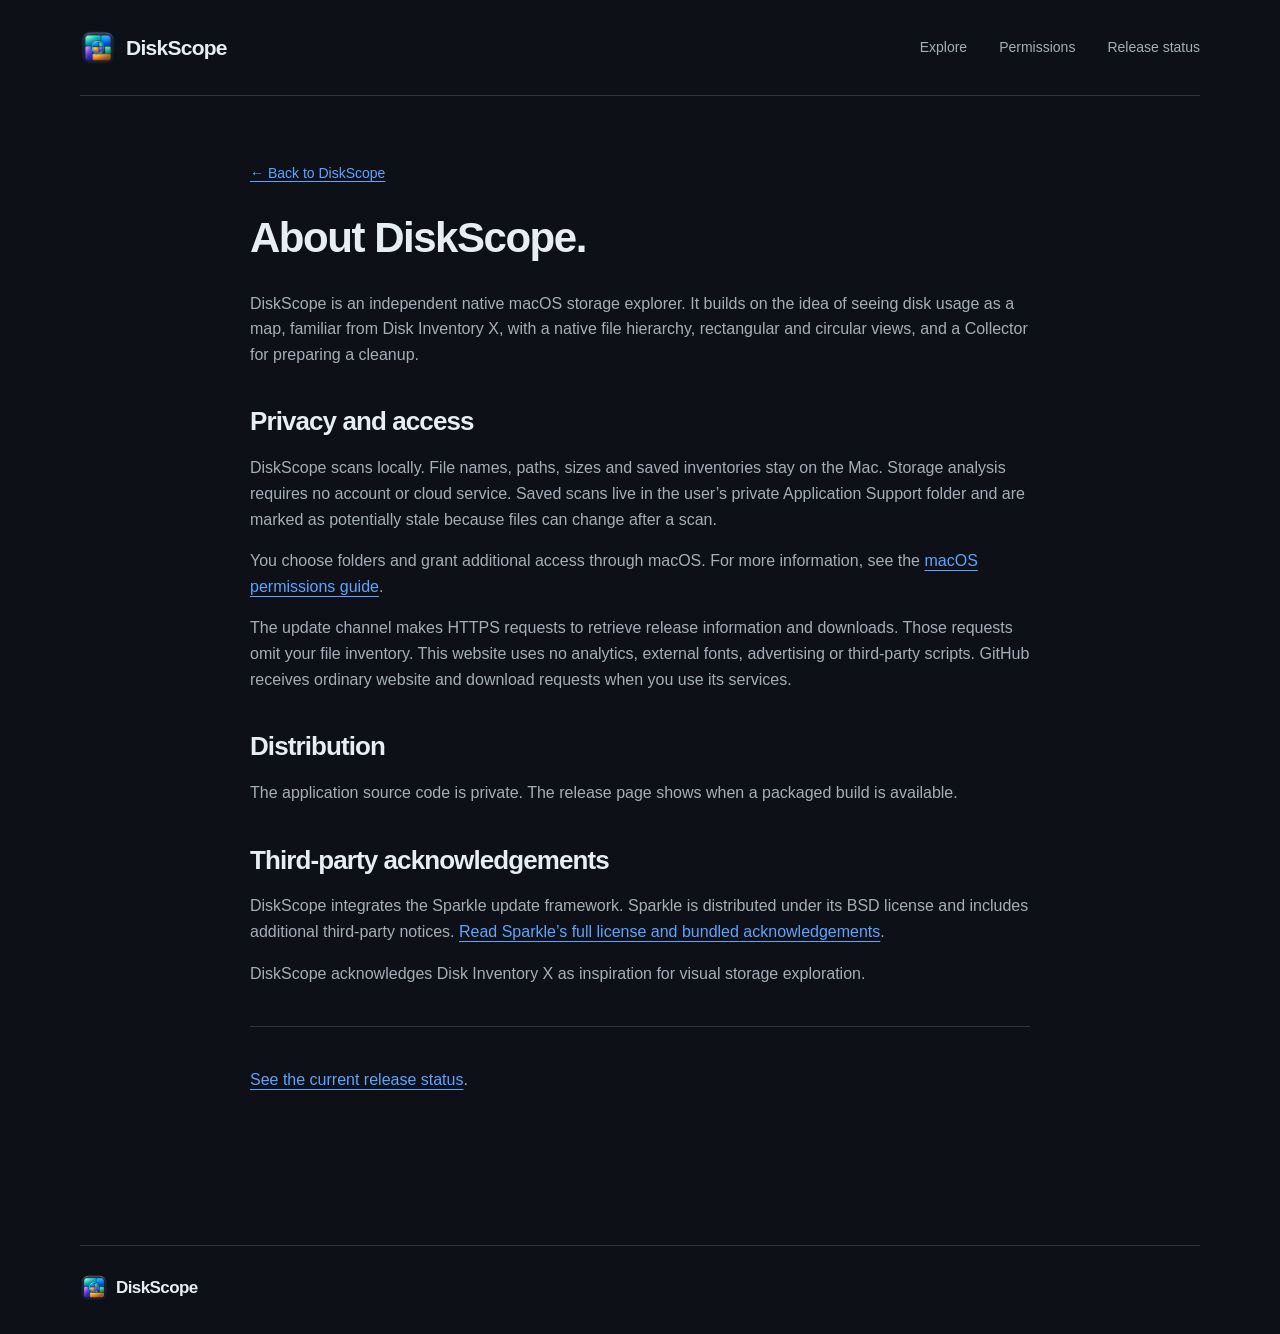
==== about.html @ cfc8a43d "Publish DiskScope website preview and installation guides" ====
<!doctype html>
<html lang="en">
<head>
  <meta charset="utf-8">
  <meta name="viewport" content="width=device-width, initial-scale=1">
  <meta name="description" content="About DiskScope, local storage privacy, and third-party acknowledgements.">
  <meta name="theme-color" content="#0d1117">
  <meta name="color-scheme" content="dark">
  <meta http-equiv="Content-Security-Policy" content="default-src 'self'; script-src 'self'; style-src 'self'; img-src 'self'; object-src 'none'; base-uri 'none'; form-action 'none'">
  <title>About &amp; acknowledgements — DiskScope</title>
  <link rel="icon" type="image/png" href="assets/icon.png">
  <link rel="stylesheet" href="styles.css">
</head>
<body>
  <a class="skip-link" href="#main">Skip to content</a>
  <header class="site-header wrap">
    <a class="brand" href="index.html"><img src="assets/icon.png" alt="" width="36" height="36"><span>DiskScope</span></a>
    <nav aria-label="Main navigation"><a href="index.html#explore">Explore</a><a href="permissions.html">Permissions</a><a href="index.html#download">Release status</a></nav>
  </header>
  <main id="main" class="prose wrap">
    <a class="back-link" href="index.html">← Back to DiskScope</a>
    <h1>About DiskScope.</h1>
    <p>DiskScope is an independent native macOS storage explorer. It builds on the idea of seeing disk usage as a map, familiar from Disk Inventory X, with a native file hierarchy, rectangular and circular views, and a Collector for preparing a cleanup.</p>
    <h2>Privacy and access</h2>
    <p>DiskScope scans locally. File names, paths, sizes and saved inventories stay on the Mac. Storage analysis requires no account or cloud service. Saved scans live in the user’s private Application Support folder and are marked as potentially stale because files can change after a scan.</p>
    <p>You choose folders and grant additional access through macOS. For more information, see the <a href="permissions.html">macOS permissions guide</a>.</p>
    <p>The update channel makes HTTPS requests to retrieve release information and downloads. Those requests omit your file inventory. This website uses no analytics, external fonts, advertising or third-party scripts. GitHub receives ordinary website and download requests when you use its services.</p>
    <h2>Distribution</h2>
    <p><!-- ABOUT_RELEASE -->The application source code is private. The release page shows when a packaged build is available.<!-- /ABOUT_RELEASE --></p>
    <h2>Third-party acknowledgements</h2>
    <p>DiskScope integrates the Sparkle update framework. Sparkle is distributed under its BSD license and includes additional third-party notices. <a href="assets/Sparkle-LICENSE.txt">Read Sparkle’s full license and bundled acknowledgements</a>.</p>
    <p>DiskScope acknowledges Disk Inventory X as inspiration for visual storage exploration.</p>
    <hr>
    <p><a href="index.html#download">See the current release status</a>.</p>
  </main>
  <footer class="site-footer wrap">
    <a class="brand" href="index.html"><img src="assets/icon.png" alt="" width="28" height="28"><span>DiskScope</span></a>
  </footer>
</body>
</html>
---- styles.css ----
:root {
  color-scheme:dark;
  --bg:#0d1117;
  --panel:#161b22;
  --border:#30363d;
  --text:#e6edf3;
  --muted:#a5aeb8;
  --accent:#58a6ff;
  --accent-hover:#79b8ff;
  --space:clamp(64px,9vw,112px);
  font-family:-apple-system,BlinkMacSystemFont,"Segoe UI",Helvetica,Arial,sans-serif;
  font-size:16px;
  font-synthesis:none;
  text-rendering:optimizeLegibility;
  -webkit-font-smoothing:antialiased;
}
* {
  box-sizing:border-box;
}
html {
  scroll-behavior:smooth;
  scroll-padding-top:32px;
}
body {
  margin:0;
  background:var(--bg);
  color:var(--text);
  line-height:1.6;
}
a {
  color:var(--accent);
  text-underline-offset:.22em;
  text-decoration-thickness:1px;
}
a:hover {
  color:var(--accent-hover);
}
button,a,summary {
  touch-action:manipulation;
  -webkit-tap-highlight-color:#58a6ff33;
}
button {
  font:inherit;
}
button:disabled {
  cursor:not-allowed;
}
a:focus-visible,button:focus-visible,summary:focus-visible,[tabindex]:focus-visible {
  outline:3px solid var(--accent);
  outline-offset:5px;
}
img {
  max-width:100%;
  vertical-align:middle;
}
h1,h2,h3,p,figure,dl {
  margin:0;
}
h1,h2,h3 {
  text-wrap:balance;
  line-height:1.15;
  letter-spacing:-.035em;
  font-weight:600;
}
h2 {
  font-size:clamp(30px,3.4vw,44px);
}
h3 {
  font-size:25px;
}
p {
  color:var(--muted);
}
.wrap {
  width:min(1120px,calc(100% - 80px));
  margin-inline:auto;
}
.site-header {
  display:flex;
  justify-content:space-between;
  align-items:center;
  min-height:96px;
  border-bottom:1px solid var(--border);
  gap:32px;
}
.brand {
  display:inline-flex;
  align-items:center;
  gap:10px;
  color:var(--text);
  font-size:21px;
  letter-spacing:-.035em;
  font-weight:600;
  text-decoration:none;
}
.brand img {
  flex-shrink:0;
}
.site-header nav {
  display:flex;
  align-items:center;
  gap:32px;
}
.site-header nav a {
  font-size:14px;
  color:var(--muted);
  text-decoration:none;
  min-height:44px;
  display:inline-flex;
  align-items:center;
  gap:12px;
}
.site-header nav a:hover {
  color:var(--text);
}
.site-header .nav-release {
  color:var(--text);
}
.skip-link {
  position:absolute;
  top:-100px;
  left:20px;
  background:var(--text);
  color:var(--bg);
  padding:12px 20px;
  z-index:10;
  border-radius:6px;
}
.skip-link:focus {
  top:12px;
}
.hero {
  text-align:center;
  padding:56px 0 64px;
}
.hero-icon {
  display:block;
  margin:0 auto 22px;
}
.eyebrow {
  display:inline-flex;
  align-items:center;
  gap:8px;
  border:1px solid var(--border);
  padding:4px 12px;
  border-radius:30px;
  font-size:12px;
  letter-spacing:.025em;
}
.status-dot {
  width:5px;
  height:5px;
  border-radius:50%;
  background:#a5aeb8;
}
.hero h1 {
  font-size:clamp(44px,6.4vw,76px);
  letter-spacing:-.055em;
  margin:22px 0;
}
.hero-copy {
  font-size:clamp(17px,1.8vw,20px);
  line-height:1.65;
}
.hero-actions {
  display:flex;
  justify-content:center;
  flex-wrap:wrap;
  gap:12px;
  margin-top:28px;
}
.button {
  min-height:48px;
  display:inline-flex;
  align-items:center;
  justify-content:center;
  gap:18px;
  padding:11px 20px;
  border:1px solid transparent;
  border-radius:8px;
  text-decoration:none;
  font-size:14px;
  font-weight:600;
  line-height:1.5;
  transition:background-color .15s,border-color .15s,color .15s;
}
.button.primary {
  background:var(--accent);
  color:#0d1117;
  border-color:var(--accent);
}
.button.primary:hover:not(:disabled) {
  background:var(--accent-hover);
}
.button.primary:disabled {
  background:#1c2735;
  border-color:#35485f;
  color:#a9bfd8;
  opacity:1;
}
.button.secondary {
  border-color:var(--border);
  background:transparent;
  color:var(--text);
}
.button.secondary:hover {
  background:var(--panel);
  border-color:#687481;
}
.button span {
  font-size:18px;
  line-height:1;
}
.release-note {
  font-size:12px;
  line-height:1.7;
  margin-top:15px;
}
.mobile-break {
  display:none;
}
.showcase {
  padding-top:20px;
}
.showcase-heading {
  display:flex;
  align-items:end;
  justify-content:space-between;
  gap:36px;
  margin-bottom:26px;
}
.showcase-heading h2 {
  font-size:25px;
  margin-top:8px;
}
.showcase-heading>p {
  font-size:14px;
}
.section-label {
  font-size:12px;
  letter-spacing:.045em;
  color:var(--accent);
  font-weight:500;
}
.view-tabs {
  display:inline-flex;
  padding:4px;
  border:1px solid var(--border);
  border-radius:9px;
  gap:2px;
  margin-bottom:18px;
  background:#0b0f14;
}
.view-tabs button {
  color:var(--muted);
  background:transparent;
  border:1px solid transparent;
  border-radius:6px;
  padding:9px 18px;
  font-size:13px;
  min-height:42px;
  cursor:pointer;
  display:flex;
  align-items:center;
  gap:9px;
  line-height:1.4;
}
.view-tabs button[aria-selected="true"] {
  background:#222a35;
  color:var(--text);
  border-color:#35404e;
  box-shadow:0 1px 3px #0006;
}
.view-tabs button:hover {
  color:var(--text);
}
.view-tabs button span {
  font-size:17px;
}
.capture-shell {
  border:1px solid #3d4652;
  border-radius:12px;
  background:var(--panel);
  box-shadow:0 20px 60px #0004;
  overflow:hidden;
}
.capture[hidden] {
  display:none;
}
.capture-link {
  display:block;
  background:#11171f;
}
.capture img {
  border-radius:1%;
  display:block;
  width:100%;
  height:auto;
  object-fit:contain;
  background:#11171f;
}
.capture figcaption {
  border-top:1px solid var(--border);
  padding:17px 22px;
  color:var(--muted);
  font-size:12px;
  display:flex;
  align-items:center;
  flex-wrap:wrap;
  gap:8px 20px;
}
.capture figcaption>span {
  color:var(--text);
  font-weight:500;
}
.capture figcaption>a {
  margin-left:auto;
  white-space:nowrap;
}
.capture-note {
  font-size:12px;
  margin-top:15px;
  text-align:center;
  color:#949eaa;
}
.features {
  padding:var(--space) 0 0;
}
.section-intro {
  margin-bottom:40px;
}
.section-intro h2 {
  margin:13px 0 16px;
}
.section-intro>p:last-child {
  font-size:17px;
}
.feature-rows {
  border-top:1px solid var(--border);
}
.feature-row {
  border-bottom:1px solid var(--border);
  padding:32px 0;
  display:grid;
  grid-template-columns:60px 1fr 1.25fr;
  gap:30px;
  align-items:start;
}
.feature-number {
  font-variant-numeric:tabular-nums;
  font-size:12px;
  color:#8b949e;
  padding-top:5px;
}
.feature-row h3 {
  font-size:24px;
  line-height:1.25;
  letter-spacing:-.03em;
}
.feature-row p {
  font-size:15px;
  line-height:1.75;
  max-width:520px;
}
.native-band {
  display:grid;
  grid-template-columns:1.25fr 1fr;
  gap:90px;
  padding:64px 0;
  border-bottom:1px solid var(--border);
}
.native-band h2 {
  font-size:30px;
  margin:12px 0 20px;
}
.native-band p:last-child {
  font-size:15px;
  max-width:520px;
}
.native-details {
  font-size:13px;
  align-self:center;
}
.native-details>div {
  display:flex;
  justify-content:space-between;
  gap:20px;
  padding:13px 0;
  border-bottom:1px solid #252c35;
}
.native-details>div:first-child {
  padding-top:0;
}
.native-details>div:last-child {
  border-bottom:0;
  padding-bottom:0;
}
.native-details dt {
  color:var(--muted);
}
.native-details dd {
  margin:0;
  text-align:right;
  color:var(--text);
}
.privacy {
  text-align:center;
  padding:var(--space) 0;
}
.privacy-mark {
  width:50px;
  height:50px;
  margin:0 auto 24px;
  color:#7a9fca;
}
.privacy-mark svg {
  width:48px;
  height:48px;
}
.privacy h2 {
  font-size:clamp(35px,4.5vw,54px);
  margin:16px 0 24px;
  line-height:1.15;
}
.privacy-copy {
  max-width:630px;
  margin:0 auto;
  font-size:18px;
  line-height:1.75;
}
.privacy-details {
  display:grid;
  grid-template-columns:1fr 1fr;
  gap:60px;
  text-align:left;
  max-width:900px;
  margin:48px auto 0;
  padding-top:32px;
  border-top:1px solid var(--border);
}
.privacy-details h3 {
  font-size:17px;
  letter-spacing:-.015em;
  margin-bottom:12px;
}
.privacy-details p {
  font-size:14px;
  line-height:1.75;
}
.download {
  background:var(--panel);
  border:1px solid var(--border);
  border-radius:12px;
  padding:36px 40px;
}
.download-heading {
  display:flex;
  gap:20px;
  align-items:center;
  margin-bottom:24px;
}
.download-heading h2 {
  font-size:27px;
  margin-top:6px;
  letter-spacing:-.03em;
}
.download-content {
  display:grid;
  grid-template-columns:1.3fr 1fr;
  gap:60px;
}
.download-content p {
  font-size:14px;
  line-height:1.75;
}
.download-content .requirements {
  font-size:12px;
  margin-top:10px;
}
.download-action {
  text-align:right;
}
.download-action .button {
  width:100%;
  max-width:320px;
}
.download-action p {
  font-size:12px;
  margin-top:12px;
  max-width:320px;
  margin-left:auto;
}
.download-action a:not(.button) {
  display:inline-block;
  margin-left:12px;
}
.installation {
  margin-top:28px;
  border-top:1px solid var(--border);
  padding-top:10px;
}
.installation summary {
  display:flex;
  align-items:center;
  justify-content:space-between;
  cursor:pointer;
  list-style:none;
  padding:10px 0;
  font-size:13px;
  color:var(--text);
  min-height:44px;
}
.installation summary::-webkit-details-marker {
  display:none;
}
.installation[open] summary span {
  transform:rotate(45deg);
}
.installation summary span {
  font-size:20px;
  transition:transform .15s;
}
.installation ol {
  font-size:14px;
  color:var(--muted);
  padding-left:22px;
}
.installation li {
  padding-left:6px;
  margin:10px 0;
}
.installation p {
  font-size:12px;
  max-width:780px;
  padding:4px 0 12px;
}
.site-footer {
  margin-top:72px;
  padding:28px 0 32px;
  display:flex;
  justify-content:space-between;
  flex-wrap:wrap;
  gap:24px;
  border-top:1px solid var(--border);
}
.site-footer .brand {
  font-size:17px;
  gap:8px;
}
.site-footer>div>p {
  font-size:12px;
  margin-top:6px;
}
.footer-links {
  display:flex;
  align-items:center;
  justify-content:flex-end;
  gap:24px;
  font-size:12px;
}
.footer-links a {
  color:var(--muted);
  text-decoration:none;
}
.footer-links a:hover {
  color:var(--text);
}
.footer-note {
  width:100%;
  font-size:11px;
  color:#8b949e;
}
.prose {
  max-width:780px;
  padding:64px 0;
}
.prose h1 {
  font-size:42px;
  margin-bottom:28px;
}
.prose h2 {
  font-size:26px;
  margin:40px 0 18px;
}
.prose p {
  margin:16px 0;
}
.prose li {
  color:var(--muted);
  margin:8px 0;
}
.prose code {
  font-size:.9em;
}
.prose .back-link {
  font-size:14px;
  display:inline-flex;
  margin-bottom:30px;
}
.prose hr {
  border:0;
  border-top:1px solid var(--border);
  margin:40px 0;
}
@media(min-width:1500px) {
  .hero {
    padding-top:68px;
    padding-bottom:76px;
  }
}
@media(max-width:900px) {
  .wrap {
    width:calc(100% - 48px);
  }
  .hero {
    padding:48px 0;
  }
  .hero h1 {
    font-size:58px;
  }
  .showcase-heading {
    align-items:start;
    gap:25px;
  }
  .showcase-heading>p {
    max-width:260px;
  }
  .desktop-break {
    display:none;
  }
  .feature-row {
    grid-template-columns:35px 1fr 1.25fr;
    gap:20px;
  }
  .feature-row h3 {
    font-size:21px;
  }
  .native-band {
    gap:42px;
  }
  .privacy-details {
    gap:34px;
  }
  .download {
    padding:30px;
  }
  .download-content {
    gap:30px;
  }
  .download-heading h2 {
    font-size:24px;
  }
  .footer-links {
    gap:18px;
  }
}
@media(max-width:620px) {
  .wrap {
    width:calc(100% - 36px);
  }
  .site-header {
    min-height:76px;
    gap:16px;
  }
  .brand {
    font-size:19px;
    gap:7px;
  }
  .brand img {
    width:30px;
    height:30px;
  }
  .site-header nav {
    gap:18px;
  }
  .site-header nav a {
    font-size:12px;
  }
  .site-header nav a:first-child {
    display:none;
  }
  .nav-release span {
    display:none;
  }
  .hero {
    padding:34px 0 46px;
  }
  .hero-icon {
    width:88px;
    height:88px;
    margin-bottom:20px;
  }
  .eyebrow {
    font-size:11px;
  }
  .hero h1 {
    font-size:clamp(44px,10.2vw,58px);
    margin:20px 0;
  }
  .mobile-break {
    display:block;
  }
  .hero-copy {
    font-size:16px;
    max-width:440px;
    margin:auto;
    line-height:1.7;
  }
  .hero-actions {
    gap:10px;
    margin-top:24px;
  }
  .button {
    font-size:13px;
    padding:11px 16px;
    gap:11px;
  }
  .release-note {
    font-size:11px;
  }
  .showcase {
    padding-top:10px;
  }
  .showcase-heading {
    display:block;
    margin-bottom:22px;
  }
  .showcase-heading h2 {
    font-size:24px;
    margin-top:10px;
    max-width:300px;
  }
  .showcase-heading>p {
    font-size:14px;
    margin-top:14px;
    max-width:350px;
  }
  .view-tabs {
    display:flex;
    width:100%;
    margin-bottom:14px;
  }
  .view-tabs button {
    flex:1;
    justify-content:center;
    gap:6px;
    padding:9px 4px;
    font-size:12px;
  }
  .capture-shell {
    border-radius:8px;
  }
  .capture figcaption {
    padding:13px 14px;
    font-size:11px;
    gap:5px;
    line-height:1.6;
  }
  .capture figcaption>span {
    width:100%;
    font-size:12px;
  }
  .capture figcaption>a {
    margin:4px 0 0;
    width:100%;
  }
  .capture-note {
    font-size:11px;
    text-align:left;
    line-height:1.65;
  }
  .features {
    padding-top:64px;
  }
  .section-intro {
    margin-bottom:28px;
  }
  .section-intro h2 {
    font-size:31px;
    margin-top:12px;
    max-width:300px;
  }
  .section-intro>p:last-child {
    font-size:16px;
  }
  .feature-row {
    grid-template-columns:25px 1fr;
    gap:10px 16px;
    padding:26px 0;
  }
  .feature-row p {
    grid-column:2;
    font-size:14px;
  }
  .feature-row h3 {
    font-size:22px;
  }
  .feature-row h3 br {
    display:none;
  }
  .feature-number {
    font-size:11px;
  }
  .native-band {
    grid-template-columns:1fr;
    gap:28px;
    padding:44px 0;
  }
  .native-band h2 {
    font-size:28px;
  }
  .native-details {
    font-size:12px;
  }
  .privacy {
    padding:64px 0;
  }
  .privacy h2 {
    font-size:38px;
  }
  .privacy-copy {
    font-size:16px;
    text-align:left;
  }
  .privacy-details {
    grid-template-columns:1fr;
    gap:24px;
    margin-top:30px;
    padding-top:26px;
  }
  .privacy-details h3 {
    font-size:17px;
  }
  .download {
    padding:24px 20px;
    border-radius:10px;
  }
  .download-heading {
    align-items:start;
    gap:13px;
  }
  .download-heading img {
    width:48px;
    height:48px;
  }
  .download-heading h2 {
    font-size:23px;
    line-height:1.2;
  }
  .download-heading .section-label {
    font-size:11px;
  }
  .download-content {
    grid-template-columns:1fr;
    gap:24px;
  }
  .download-action {
    text-align:left;
  }
  .download-action .button {
    max-width:none;
  }
  .download-action p {
    max-width:none;
    margin-left:0;
  }
  .site-footer {
    margin-top:48px;
    padding-top:24px;
    gap:24px;
  }
  .footer-links {
    width:100%;
    flex-wrap:wrap;
    justify-content:start;
    gap:16px 24px;
  }
  .footer-note {
    font-size:11px;
  }
  .prose {
    padding:40px 0;
  }
  .prose h1 {
    font-size:34px;
  }
  .prose h2 {
    font-size:25px;
  }
  .prose p,.prose li {
    font-size:15px;
  }
}
@media(prefers-reduced-motion:reduce) {
  html {
    scroll-behavior:auto;
  }
  *,*::before,*::after {
    transition:none!important;
    animation:none!important;
  }
}
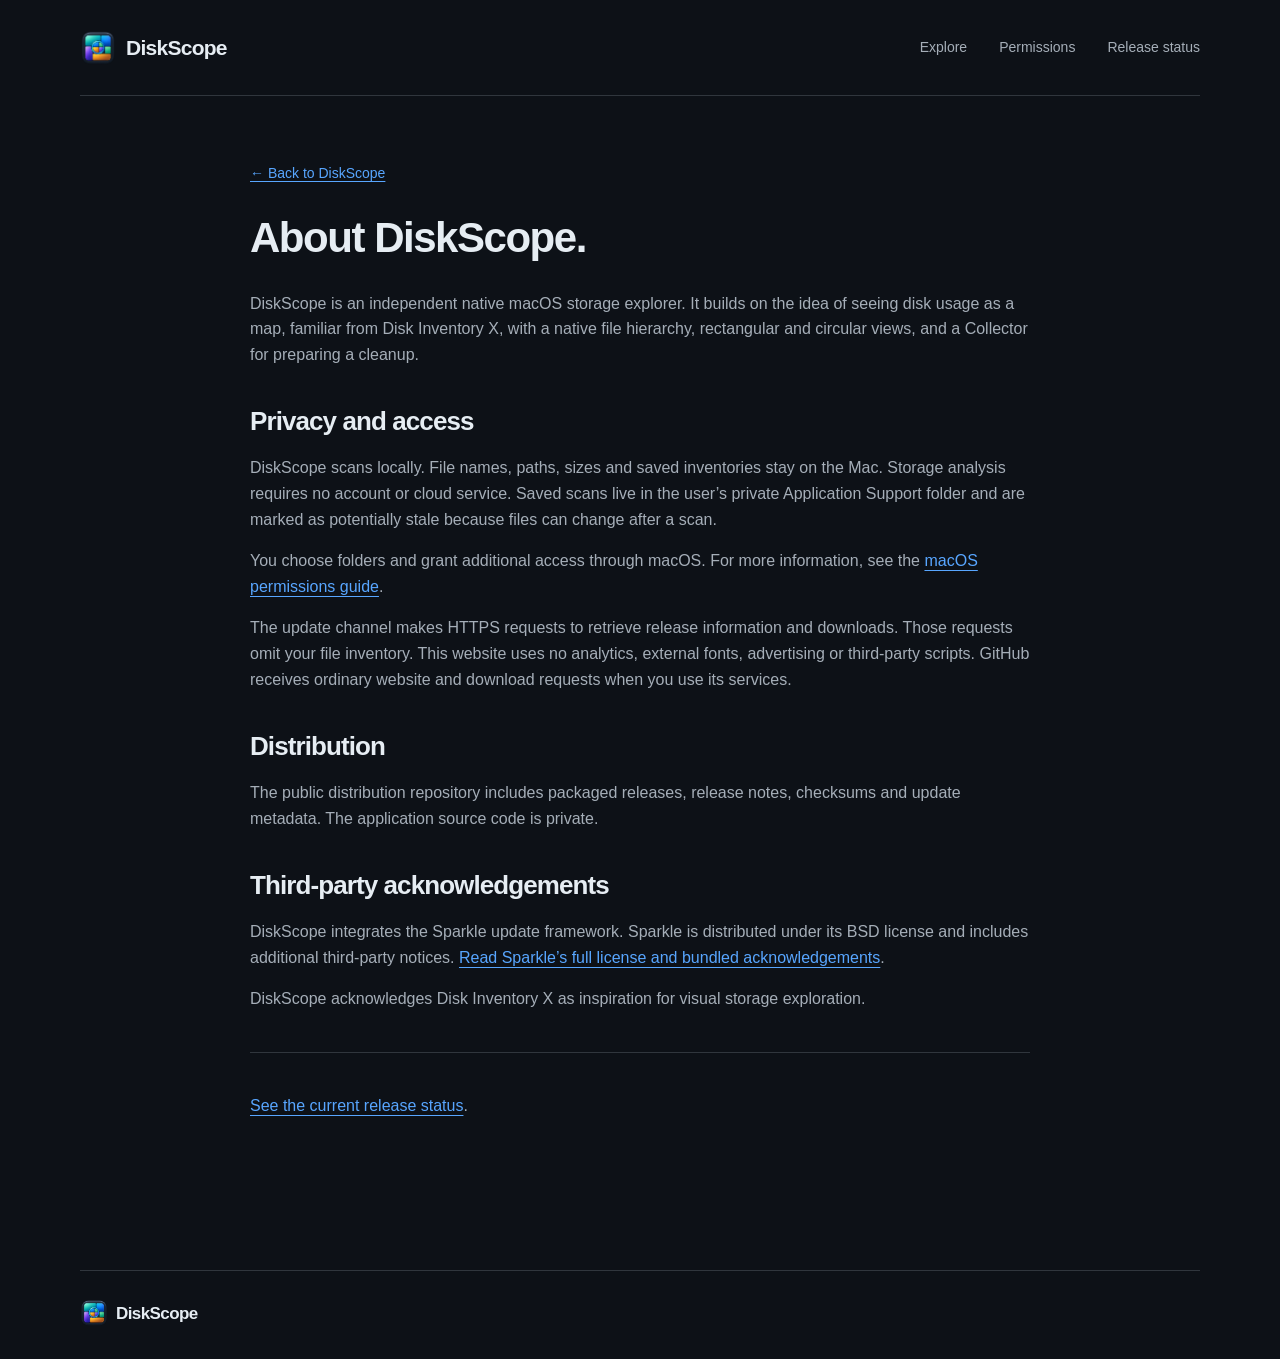
==== commit 18d66281: "Publish verified DiskScope 0.1.0 download and signed update feed" ====
--- a/about.html
+++ b/about.html
@@ -26,7 +26,7 @@
     <p>You choose folders and grant additional access through macOS. For more information, see the <a href="permissions.html">macOS permissions guide</a>.</p>
     <p>The update channel makes HTTPS requests to retrieve release information and downloads. Those requests omit your file inventory. This website uses no analytics, external fonts, advertising or third-party scripts. GitHub receives ordinary website and download requests when you use its services.</p>
     <h2>Distribution</h2>
-    <p><!-- ABOUT_RELEASE -->The application source code is private. The release page shows when a packaged build is available.<!-- /ABOUT_RELEASE --></p>
+    <p><!-- ABOUT_RELEASE -->The public distribution repository includes packaged releases, release notes, checksums and update metadata. The application source code is private.<!-- /ABOUT_RELEASE --></p>
     <h2>Third-party acknowledgements</h2>
     <p>DiskScope integrates the Sparkle update framework. Sparkle is distributed under its BSD license and includes additional third-party notices. <a href="assets/Sparkle-LICENSE.txt">Read Sparkle’s full license and bundled acknowledgements</a>.</p>
     <p>DiskScope acknowledges Disk Inventory X as inspiration for visual storage exploration.</p>
